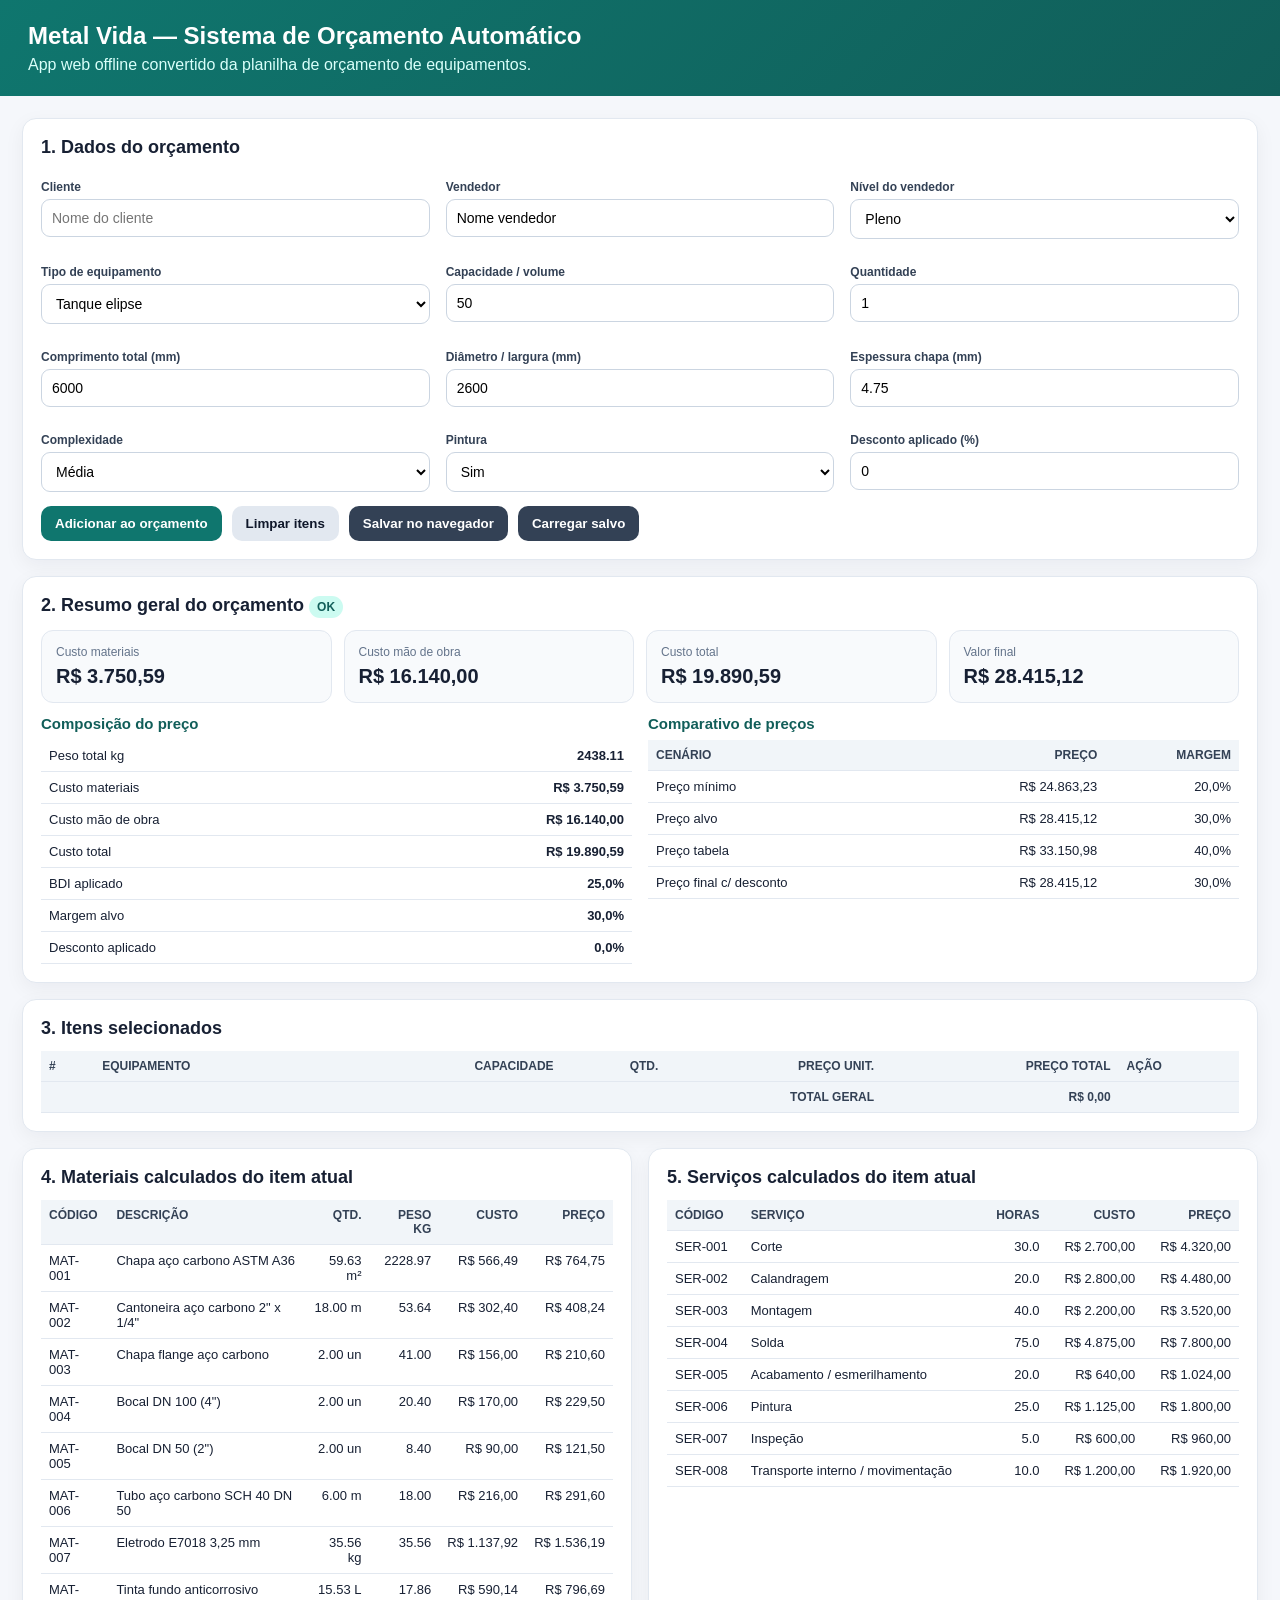
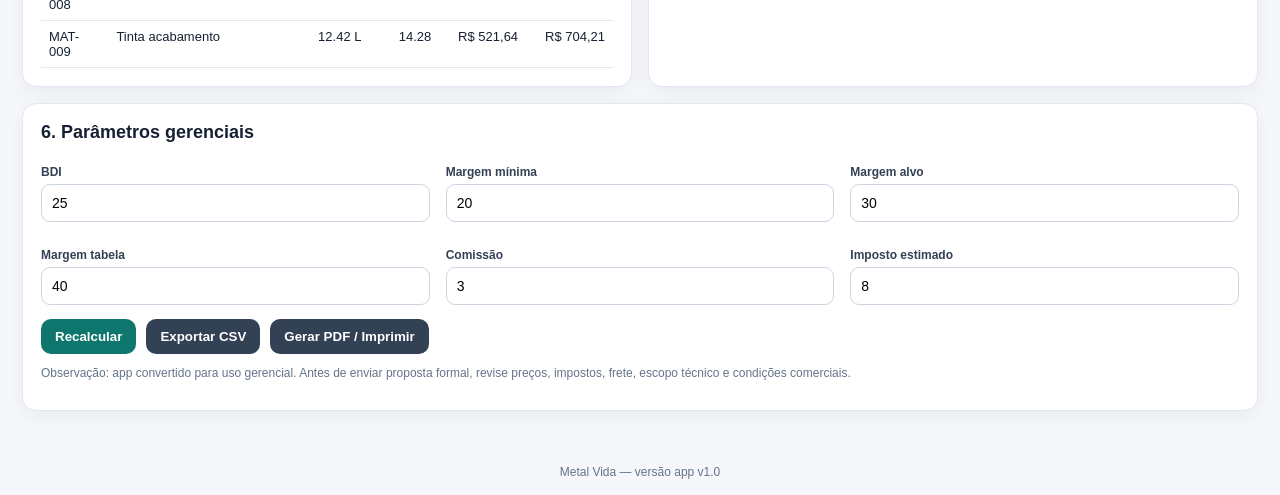
==== orcamento/index.html @ d6d1208b "Publica sistema de orçamento automático Metal Vida em /orcamento" ====
<!doctype html>
<html lang="pt-BR">
<head>
<meta charset="utf-8">
<meta name="viewport" content="width=device-width,initial-scale=1">
<title>Metal Vida | Sistema de Orçamento Automático</title>
<style>
:root{--bg:#f5f7fb;--card:#fff;--ink:#172033;--muted:#64748b;--brand:#0f766e;--brand2:#115e59;--line:#e2e8f0;--danger:#b91c1c;--ok:#15803d;--warn:#a16207}*{box-sizing:border-box}body{margin:0;background:var(--bg);font-family:Arial,Helvetica,sans-serif;color:var(--ink)}header{background:linear-gradient(135deg,var(--brand),var(--brand2));color:white;padding:22px 28px}header h1{margin:0;font-size:24px}header p{margin:6px 0 0;color:#d9fffa}main{max-width:1280px;margin:0 auto;padding:22px}.grid{display:grid;grid-template-columns:1fr 1fr;gap:16px}.grid3{display:grid;grid-template-columns:repeat(3,1fr);gap:16px}.card{background:var(--card);border:1px solid var(--line);border-radius:14px;padding:18px;box-shadow:0 6px 20px rgba(15,23,42,.05);margin-bottom:16px}.card h2{font-size:18px;margin:0 0 12px}.card h3{font-size:15px;margin:12px 0 8px;color:var(--brand2)}label{display:block;font-size:12px;font-weight:700;color:#334155;margin:10px 0 5px}input,select,textarea{width:100%;padding:10px;border:1px solid #cbd5e1;border-radius:9px;background:white;font-size:14px}input:focus,select:focus,textarea:focus{outline:2px solid #99f6e4;border-color:var(--brand)}table{width:100%;border-collapse:collapse;font-size:13px}th,td{border-bottom:1px solid var(--line);padding:8px;text-align:left;vertical-align:top}th{background:#f1f5f9;color:#334155;font-size:12px;text-transform:uppercase}.right{text-align:right}.muted{color:var(--muted)}.kpis{display:grid;grid-template-columns:repeat(4,1fr);gap:12px}.kpi{background:#f8fafc;border:1px solid var(--line);border-radius:12px;padding:14px}.kpi span{display:block;color:var(--muted);font-size:12px}.kpi strong{display:block;font-size:20px;margin-top:6px}.ok{color:var(--ok)}.warn{color:var(--warn)}.danger{color:var(--danger)}.actions{display:flex;flex-wrap:wrap;gap:10px;margin-top:14px}button{border:0;border-radius:10px;padding:10px 14px;font-weight:700;cursor:pointer;background:var(--brand);color:white}button.secondary{background:#334155}button.light{background:#e2e8f0;color:#0f172a}button.danger{background:#dc2626}.pill{display:inline-block;padding:4px 8px;border-radius:999px;background:#ccfbf1;color:#115e59;font-size:12px;font-weight:700}.small{font-size:12px}footer{padding:16px 22px;color:var(--muted);font-size:12px;text-align:center}@media(max-width:900px){.grid,.grid3,.kpis{grid-template-columns:1fr}main{padding:12px}header{padding:18px}}@media print{body{background:white}.hide-print,button{display:none!important}.card{box-shadow:none;break-inside:avoid}main{max-width:100%;padding:0}header{background:white;color:#111;border-bottom:2px solid #111}.grid,.grid3{grid-template-columns:1fr 1fr}.kpis{grid-template-columns:repeat(4,1fr)}}
</style>
</head>
<body>
<header><h1>Metal Vida — Sistema de Orçamento Automático</h1><p>App web offline convertido da planilha de orçamento de equipamentos.</p></header>
<main>
<section class="card hide-print"><h2>1. Dados do orçamento</h2><div class="grid3"><div><label>Cliente</label><input id="cliente" placeholder="Nome do cliente"></div><div><label>Vendedor</label><input id="vendedor" value="Nome vendedor"></div><div><label>Nível do vendedor</label><select id="nivel"><option>Júnior</option><option selected>Pleno</option><option>Sênior</option><option>Gestor</option></select></div><div><label>Tipo de equipamento</label><select id="equipamento"></select></div><div><label>Capacidade / volume</label><input id="capacidade" type="number" value="50" min="0" step="0.01"></div><div><label>Quantidade</label><input id="quantidade" type="number" value="1" min="1" step="1"></div><div><label>Comprimento total (mm)</label><input id="comprimento" type="number" value="6000"></div><div><label>Diâmetro / largura (mm)</label><input id="diametro" type="number" value="2600"></div><div><label>Espessura chapa (mm)</label><input id="espessura" type="number" value="4.75" step="0.01"></div><div><label>Complexidade</label><select id="complexidade"><option value="0.9">Baixa</option><option value="1" selected>Média</option><option value="1.2">Alta</option><option value="1.45">Especial</option></select></div><div><label>Pintura</label><select id="pintura"><option selected>Sim</option><option>Não</option></select></div><div><label>Desconto aplicado (%)</label><input id="desconto" type="number" value="0" min="0" step="0.01"></div></div><div class="actions"><button onclick="adicionarItem()">Adicionar ao orçamento</button><button class="light" onclick="limparItens()">Limpar itens</button><button class="secondary" onclick="salvarLocal()">Salvar no navegador</button><button class="secondary" onclick="carregarLocal()">Carregar salvo</button></div></section>
<section class="card"><h2>2. Resumo geral do orçamento <span id="status" class="pill">OK</span></h2><div class="kpis"><div class="kpi"><span>Custo materiais</span><strong id="kMat">R$ 0,00</strong></div><div class="kpi"><span>Custo mão de obra</span><strong id="kMao">R$ 0,00</strong></div><div class="kpi"><span>Custo total</span><strong id="kCusto">R$ 0,00</strong></div><div class="kpi"><span>Valor final</span><strong id="kFinal">R$ 0,00</strong></div></div><div class="grid"><div><h3>Composição do preço</h3><table><tbody id="comp"></tbody></table></div><div><h3>Comparativo de preços</h3><table><thead><tr><th>Cenário</th><th class="right">Preço</th><th class="right">Margem</th></tr></thead><tbody id="comparativo"></tbody></table></div></div></section>
<section class="card"><h2>3. Itens selecionados</h2><table><thead><tr><th>#</th><th>Equipamento</th><th class="right">Capacidade</th><th class="right">Qtd.</th><th class="right">Preço unit.</th><th class="right">Preço total</th><th class="hide-print">Ação</th></tr></thead><tbody id="itens"></tbody><tfoot><tr><th colspan="5" class="right">TOTAL GERAL</th><th class="right" id="totalGeral">R$ 0,00</th><th class="hide-print"></th></tr></tfoot></table></section>
<section class="grid"><div class="card"><h2>4. Materiais calculados do item atual</h2><table><thead><tr><th>Código</th><th>Descrição</th><th class="right">Qtd.</th><th class="right">Peso kg</th><th class="right">Custo</th><th class="right">Preço</th></tr></thead><tbody id="materiais"></tbody></table></div><div class="card"><h2>5. Serviços calculados do item atual</h2><table><thead><tr><th>Código</th><th>Serviço</th><th class="right">Horas</th><th class="right">Custo</th><th class="right">Preço</th></tr></thead><tbody id="servicos"></tbody></table></div></section>
<section class="card hide-print"><h2>6. Parâmetros gerenciais</h2><div class="grid3"><div><label>BDI</label><input id="bdi" type="number" value="25" step="0.01"></div><div><label>Margem mínima</label><input id="mMin" type="number" value="20" step="0.01"></div><div><label>Margem alvo</label><input id="mAlvo" type="number" value="30" step="0.01"></div><div><label>Margem tabela</label><input id="mTabela" type="number" value="40" step="0.01"></div><div><label>Comissão</label><input id="comissao" type="number" value="3" step="0.01"></div><div><label>Imposto estimado</label><input id="imposto" type="number" value="8" step="0.01"></div></div><div class="actions"><button onclick="recalcular()">Recalcular</button><button class="secondary" onclick="exportarCSV()">Exportar CSV</button><button class="secondary" onclick="window.print()">Gerar PDF / Imprimir</button></div><p class="small muted">Observação: app convertido para uso gerencial. Antes de enviar proposta formal, revise preços, impostos, frete, escopo técnico e condições comerciais.</p></section>
</main><footer>Metal Vida — versão app v1.0</footer>
<script>
const BRL=new Intl.NumberFormat('pt-BR',{style:'currency',currency:'BRL'}),pct=v=>(v*100).toFixed(1).replace('.',',')+'%',n=id=>Number(document.getElementById(id).value||0);const equipment={'Tanque elipse':{base:48679.6},'Tanque tubular':{base:33245},'Reservatório tipo taça':{base:79850},'Outro tubular':{base:24480},'Caçamba':{base:12750},'Estrutura metálica':{base:65500},'Outros':{base:0}};const materiaisBase=[['MAT-001','Chapa aço carbono ASTM A36','m²',59.63,37.38,9.50,'Material base'],['MAT-002','Cantoneira aço carbono 2" x 1/4"','m',18,2.98,16.80,'Reforço'],['MAT-003','Chapa flange aço carbono','un',2,20.5,78,'Flanges'],['MAT-004','Bocal DN 100 (4")','un',2,10.2,85,'Bocais'],['MAT-005','Bocal DN 50 (2")','un',2,4.2,45,'Bocais'],['MAT-006','Tubo aço carbono SCH 40 DN 50','m',6,3,36,'Tubulação'],['MAT-007','Eletrodo E7018 3,25 mm','kg',35.56,1,32,'Solda'],['MAT-008','Tinta fundo anticorrosivo','L',15.53,1.15,38,'Pintura'],['MAT-009','Tinta acabamento','L',12.42,1.15,42,'Pintura']];const servicosBase=[['SER-001','Corte',6,90,144],['SER-002','Calandragem',4,140,224],['SER-003','Montagem',8,55,88],['SER-004','Solda',15,65,104],['SER-005','Acabamento / esmerilhamento',4,32,51.2],['SER-006','Pintura',5,45,72],['SER-007','Inspeção',1,120,192],['SER-008','Transporte interno / movimentação',2,120,192]];let itens=[];function money(v){return BRL.format(isFinite(v)?v:0)}function percInput(id){return n(id)/100}function currentCalc(){const cap=Math.max(n('capacidade'),0),fator=Number(document.getElementById('complexidade').value),qtd=Math.max(n('quantidade'),1),pintura=document.getElementById('pintura').value==='Sim',esc=cap/50*fator,bdi=percInput('bdi'),mMin=percInput('mMin'),mAlvo=percInput('mAlvo'),mTabela=percInput('mTabela'),desc=n('desconto')/100;mats=materiaisBase.filter(m=>pintura||!String(m[6]).includes('Pintura')).map(m=>{const q=m[3]*esc,peso=q*m[4],custo=q*m[5],preco=custo*(1+bdi+.10);return{cod:m[0],desc:m[1],un:m[2],qtd:q,peso,custo,preco}});const serv=servicosBase.map(s=>{const horas=Math.max(1,s[2]*cap/10*fator),custo=horas*s[3],preco=horas*s[4];return{cod:s[0],desc:s[1],horas,custo,preco}}),pesoTotal=mats.reduce((s,m)=>s+m.peso,0),custoMat=mats.reduce((s,m)=>s+m.custo,0),custoMao=serv.reduce((s,x)=>s+x.custo,0),custo=custoMat+custoMao,minimo=custo*(1+bdi),alvo=custo/(1-mAlvo),tabela=custo/(1-mTabela),final=alvo*(1-desc),unit=final,total=unit*qtd;return{mats,serv,pesoTotal,custoMat,custoMao,custo,minimo,alvo,tabela,final,unit,total,mMin,mAlvo,mTabela,bdi,desc,qtd,cap}}function recalcular(){const c=currentCalc();kMat.textContent=money(c.custoMat);kMao.textContent=money(c.custoMao);kCusto.textContent=money(c.custo);kFinal.textContent=money(c.final);status.textContent=c.desc>descontoMaximo()?'DESCONTO ACIMA DA ALÇADA':'OK';status.className='pill '+(c.desc>descontoMaximo()?'danger':'');comp.innerHTML=[['Peso total kg',c.pesoTotal.toFixed(2)],['Custo materiais',money(c.custoMat)],['Custo mão de obra',money(c.custoMao)],['Custo total',money(c.custo)],['BDI aplicado',pct(c.bdi)],['Margem alvo',pct(c.mAlvo)],['Desconto aplicado',pct(c.desc)]].map(r=>`<tr><td>${r[0]}</td><td class="right"><b>${r[1]}</b></td></tr>`).join('');comparativo.innerHTML=[['Preço mínimo',c.minimo,c.mMin],['Preço alvo',c.alvo,c.mAlvo],['Preço tabela',c.tabela,c.mTabela],['Preço final c/ desconto',c.final,c.mAlvo-c.desc]].map(r=>`<tr><td>${r[0]}</td><td class="right">${money(r[1])}</td><td class="right">${pct(r[2])}</td></tr>`).join('');materiais.innerHTML=c.mats.map(m=>`<tr><td>${m.cod}</td><td>${m.desc}</td><td class="right">${m.qtd.toFixed(2)} ${m.un}</td><td class="right">${m.peso.toFixed(2)}</td><td class="right">${money(m.custo)}</td><td class="right">${money(m.preco)}</td></tr>`).join('');servicos.innerHTML=c.serv.map(s=>`<tr><td>${s.cod}</td><td>${s.desc}</td><td class="right">${s.horas.toFixed(1)}</td><td class="right">${money(s.custo)}</td><td class="right">${money(s.preco)}</td></tr>`).join('');renderItens()}function descontoMaximo(){return{'Júnior':.03,'Pleno':.05,'Sênior':.07,'Gestor':.15}[nivel.value]||0}function adicionarItem(){const c=currentCalc(),e=equipamento.value;itens.push({equipamento:e,capacidade:c.cap,qtd:c.qtd,unit:c.unit,total:c.total});renderItens();salvarLocal(false)}function renderItens(){document.getElementById('itens').innerHTML=itens.map((it,i)=>`<tr><td>${i+1}</td><td>${it.equipamento}</td><td class="right">${it.capacidade}</td><td class="right">${it.qtd}</td><td class="right">${money(it.unit)}</td><td class="right">${money(it.total)}</td><td class="hide-print"><button class="danger" onclick="removerItem(${i})">Excluir</button></td></tr>`).join('');totalGeral.textContent=money(itens.reduce((s,i)=>s+i.total,0))}function removerItem(i){itens.splice(i,1);renderItens();salvarLocal(false)}function limparItens(){itens=[];renderItens();salvarLocal(false)}function salvarLocal(alertar=true){const data={itens,inputs:Object.fromEntries([...document.querySelectorAll('input,select,textarea')].map(e=>[e.id,e.value]))};localStorage.setItem('metalvida_orcamento',JSON.stringify(data));if(alertar)alert('Orçamento salvo no navegador.')}function carregarLocal(){const raw=localStorage.getItem('metalvida_orcamento');if(!raw)return alert('Nenhum orçamento salvo.');const d=JSON.parse(raw);itens=d.itens||[];Object.entries(d.inputs||{}).forEach(([k,v])=>{const el=document.getElementById(k);if(el)el.value=v});recalcular()}function exportarCSV(){let rows=[['Item','Equipamento','Capacidade','Qtd','Preço unitário','Preço total'],...itens.map((i,idx)=>[idx+1,i.equipamento,i.capacidade,i.qtd,i.unit,i.total])];const csv=rows.map(r=>r.map(x=>'"'+String(x).replaceAll('"','""')+'"').join(';')).join('\n'),blob=new Blob([csv],{type:'text/csv;charset=utf-8'}),a=document.createElement('a');a.href=URL.createObjectURL(blob);a.download='orcamento_metal_vida.csv';a.click()}function init(){Object.keys(equipment).forEach(k=>equipamento.add(new Option(k,k)));document.querySelectorAll('input,select').forEach(e=>e.addEventListener('input',recalcular));recalcular()}init();
</script>
</body>
</html>
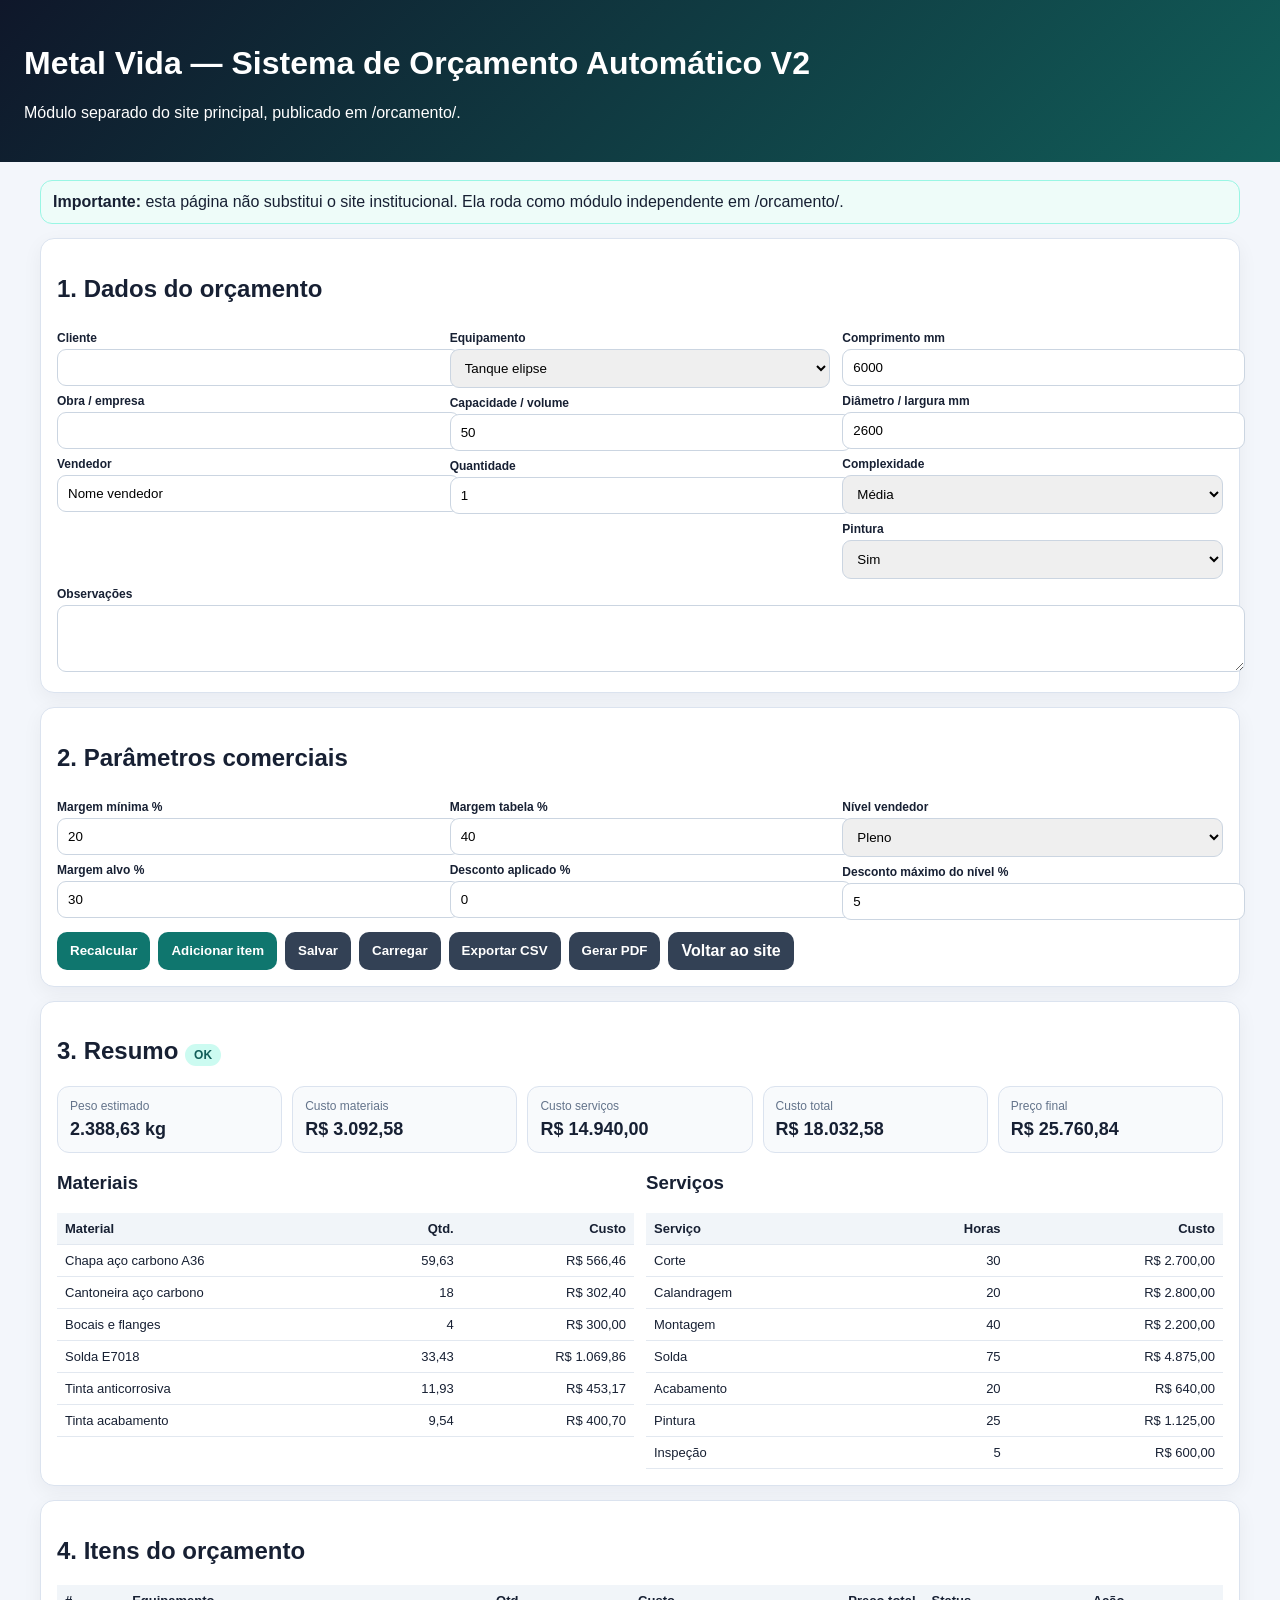
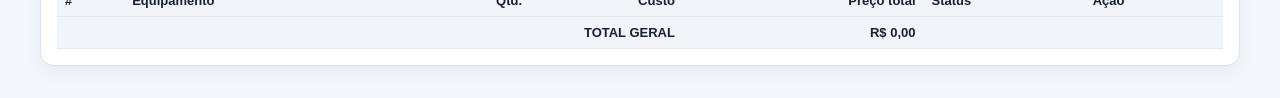
==== commit 8f3304e4: "Atualiza modulo de orcamento Metal Vida V2" ====
--- a/orcamento/index.html
+++ b/orcamento/index.html
@@ -3,22 +3,25 @@
 <head>
 <meta charset="utf-8">
 <meta name="viewport" content="width=device-width,initial-scale=1">
-<title>Metal Vida | Sistema de Orçamento Automático</title>
+<title>Metal Vida | Orçamento V2</title>
 <style>
-:root{--bg:#f5f7fb;--card:#fff;--ink:#172033;--muted:#64748b;--brand:#0f766e;--brand2:#115e59;--line:#e2e8f0;--danger:#b91c1c;--ok:#15803d;--warn:#a16207}*{box-sizing:border-box}body{margin:0;background:var(--bg);font-family:Arial,Helvetica,sans-serif;color:var(--ink)}header{background:linear-gradient(135deg,var(--brand),var(--brand2));color:white;padding:22px 28px}header h1{margin:0;font-size:24px}header p{margin:6px 0 0;color:#d9fffa}main{max-width:1280px;margin:0 auto;padding:22px}.grid{display:grid;grid-template-columns:1fr 1fr;gap:16px}.grid3{display:grid;grid-template-columns:repeat(3,1fr);gap:16px}.card{background:var(--card);border:1px solid var(--line);border-radius:14px;padding:18px;box-shadow:0 6px 20px rgba(15,23,42,.05);margin-bottom:16px}.card h2{font-size:18px;margin:0 0 12px}.card h3{font-size:15px;margin:12px 0 8px;color:var(--brand2)}label{display:block;font-size:12px;font-weight:700;color:#334155;margin:10px 0 5px}input,select,textarea{width:100%;padding:10px;border:1px solid #cbd5e1;border-radius:9px;background:white;font-size:14px}input:focus,select:focus,textarea:focus{outline:2px solid #99f6e4;border-color:var(--brand)}table{width:100%;border-collapse:collapse;font-size:13px}th,td{border-bottom:1px solid var(--line);padding:8px;text-align:left;vertical-align:top}th{background:#f1f5f9;color:#334155;font-size:12px;text-transform:uppercase}.right{text-align:right}.muted{color:var(--muted)}.kpis{display:grid;grid-template-columns:repeat(4,1fr);gap:12px}.kpi{background:#f8fafc;border:1px solid var(--line);border-radius:12px;padding:14px}.kpi span{display:block;color:var(--muted);font-size:12px}.kpi strong{display:block;font-size:20px;margin-top:6px}.ok{color:var(--ok)}.warn{color:var(--warn)}.danger{color:var(--danger)}.actions{display:flex;flex-wrap:wrap;gap:10px;margin-top:14px}button{border:0;border-radius:10px;padding:10px 14px;font-weight:700;cursor:pointer;background:var(--brand);color:white}button.secondary{background:#334155}button.light{background:#e2e8f0;color:#0f172a}button.danger{background:#dc2626}.pill{display:inline-block;padding:4px 8px;border-radius:999px;background:#ccfbf1;color:#115e59;font-size:12px;font-weight:700}.small{font-size:12px}footer{padding:16px 22px;color:var(--muted);font-size:12px;text-align:center}@media(max-width:900px){.grid,.grid3,.kpis{grid-template-columns:1fr}main{padding:12px}header{padding:18px}}@media print{body{background:white}.hide-print,button{display:none!important}.card{box-shadow:none;break-inside:avoid}main{max-width:100%;padding:0}header{background:white;color:#111;border-bottom:2px solid #111}.grid,.grid3{grid-template-columns:1fr 1fr}.kpis{grid-template-columns:repeat(4,1fr)}}
+body{margin:0;background:#f3f6fb;font-family:Arial,Helvetica,sans-serif;color:#172033}header{background:linear-gradient(135deg,#0f172a,#115e59);color:white;padding:24px}main{max-width:1200px;margin:auto;padding:18px}.card{background:white;border:1px solid #dbe3ef;border-radius:14px;padding:16px;margin-bottom:14px;box-shadow:0 6px 20px rgba(15,23,42,.05)}.grid{display:grid;grid-template-columns:repeat(3,1fr);gap:12px}.grid2{display:grid;grid-template-columns:1fr 1fr;gap:12px}.kpis{display:grid;grid-template-columns:repeat(5,1fr);gap:10px}.kpi{background:#f8fafc;border:1px solid #dbe3ef;border-radius:12px;padding:12px}.kpi span{display:block;color:#64748b;font-size:12px}.kpi strong{display:block;font-size:18px;margin-top:6px}label{display:block;font-size:12px;font-weight:bold;margin:8px 0 4px}input,select,textarea{width:100%;padding:10px;border:1px solid #cbd5e1;border-radius:9px}table{width:100%;border-collapse:collapse;font-size:13px}th,td{border-bottom:1px solid #e2e8f0;padding:8px;text-align:left}th{background:#f1f5f9}.right{text-align:right}button,a.btn{border:0;border-radius:10px;padding:10px 13px;background:#0f766e;color:white;font-weight:bold;text-decoration:none;cursor:pointer;display:inline-block}button.secondary,a.secondary{background:#334155}button.danger{background:#dc2626}.actions{display:flex;gap:8px;flex-wrap:wrap;margin-top:12px}.pill{display:inline-block;padding:4px 9px;border-radius:999px;background:#ccfbf1;color:#115e59;font-size:12px;font-weight:bold}.warn{background:#fef3c7;color:#92400e}.notice{background:#eefcf9;border:1px solid #99f6e4;border-radius:12px;padding:12px;margin-bottom:14px}@media(max-width:900px){.grid,.grid2,.kpis{grid-template-columns:1fr}}@media print{button,.actions,.notice{display:none}.card{box-shadow:none}header{background:white;color:#111;border-bottom:2px solid #111}}
 </style>
 </head>
 <body>
-<header><h1>Metal Vida — Sistema de Orçamento Automático</h1><p>App web offline convertido da planilha de orçamento de equipamentos.</p></header>
+<header><h1>Metal Vida — Sistema de Orçamento Automático V2</h1><p>Módulo separado do site principal, publicado em /orcamento/.</p></header>
 <main>
-<section class="card hide-print"><h2>1. Dados do orçamento</h2><div class="grid3"><div><label>Cliente</label><input id="cliente" placeholder="Nome do cliente"></div><div><label>Vendedor</label><input id="vendedor" value="Nome vendedor"></div><div><label>Nível do vendedor</label><select id="nivel"><option>Júnior</option><option selected>Pleno</option><option>Sênior</option><option>Gestor</option></select></div><div><label>Tipo de equipamento</label><select id="equipamento"></select></div><div><label>Capacidade / volume</label><input id="capacidade" type="number" value="50" min="0" step="0.01"></div><div><label>Quantidade</label><input id="quantidade" type="number" value="1" min="1" step="1"></div><div><label>Comprimento total (mm)</label><input id="comprimento" type="number" value="6000"></div><div><label>Diâmetro / largura (mm)</label><input id="diametro" type="number" value="2600"></div><div><label>Espessura chapa (mm)</label><input id="espessura" type="number" value="4.75" step="0.01"></div><div><label>Complexidade</label><select id="complexidade"><option value="0.9">Baixa</option><option value="1" selected>Média</option><option value="1.2">Alta</option><option value="1.45">Especial</option></select></div><div><label>Pintura</label><select id="pintura"><option selected>Sim</option><option>Não</option></select></div><div><label>Desconto aplicado (%)</label><input id="desconto" type="number" value="0" min="0" step="0.01"></div></div><div class="actions"><button onclick="adicionarItem()">Adicionar ao orçamento</button><button class="light" onclick="limparItens()">Limpar itens</button><button class="secondary" onclick="salvarLocal()">Salvar no navegador</button><button class="secondary" onclick="carregarLocal()">Carregar salvo</button></div></section>
-<section class="card"><h2>2. Resumo geral do orçamento <span id="status" class="pill">OK</span></h2><div class="kpis"><div class="kpi"><span>Custo materiais</span><strong id="kMat">R$ 0,00</strong></div><div class="kpi"><span>Custo mão de obra</span><strong id="kMao">R$ 0,00</strong></div><div class="kpi"><span>Custo total</span><strong id="kCusto">R$ 0,00</strong></div><div class="kpi"><span>Valor final</span><strong id="kFinal">R$ 0,00</strong></div></div><div class="grid"><div><h3>Composição do preço</h3><table><tbody id="comp"></tbody></table></div><div><h3>Comparativo de preços</h3><table><thead><tr><th>Cenário</th><th class="right">Preço</th><th class="right">Margem</th></tr></thead><tbody id="comparativo"></tbody></table></div></div></section>
-<section class="card"><h2>3. Itens selecionados</h2><table><thead><tr><th>#</th><th>Equipamento</th><th class="right">Capacidade</th><th class="right">Qtd.</th><th class="right">Preço unit.</th><th class="right">Preço total</th><th class="hide-print">Ação</th></tr></thead><tbody id="itens"></tbody><tfoot><tr><th colspan="5" class="right">TOTAL GERAL</th><th class="right" id="totalGeral">R$ 0,00</th><th class="hide-print"></th></tr></tfoot></table></section>
-<section class="grid"><div class="card"><h2>4. Materiais calculados do item atual</h2><table><thead><tr><th>Código</th><th>Descrição</th><th class="right">Qtd.</th><th class="right">Peso kg</th><th class="right">Custo</th><th class="right">Preço</th></tr></thead><tbody id="materiais"></tbody></table></div><div class="card"><h2>5. Serviços calculados do item atual</h2><table><thead><tr><th>Código</th><th>Serviço</th><th class="right">Horas</th><th class="right">Custo</th><th class="right">Preço</th></tr></thead><tbody id="servicos"></tbody></table></div></section>
-<section class="card hide-print"><h2>6. Parâmetros gerenciais</h2><div class="grid3"><div><label>BDI</label><input id="bdi" type="number" value="25" step="0.01"></div><div><label>Margem mínima</label><input id="mMin" type="number" value="20" step="0.01"></div><div><label>Margem alvo</label><input id="mAlvo" type="number" value="30" step="0.01"></div><div><label>Margem tabela</label><input id="mTabela" type="number" value="40" step="0.01"></div><div><label>Comissão</label><input id="comissao" type="number" value="3" step="0.01"></div><div><label>Imposto estimado</label><input id="imposto" type="number" value="8" step="0.01"></div></div><div class="actions"><button onclick="recalcular()">Recalcular</button><button class="secondary" onclick="exportarCSV()">Exportar CSV</button><button class="secondary" onclick="window.print()">Gerar PDF / Imprimir</button></div><p class="small muted">Observação: app convertido para uso gerencial. Antes de enviar proposta formal, revise preços, impostos, frete, escopo técnico e condições comerciais.</p></section>
-</main><footer>Metal Vida — versão app v1.0</footer>
+<div class="notice"><b>Importante:</b> esta página não substitui o site institucional. Ela roda como módulo independente em /orcamento/.</div>
+<section class="card"><h2>1. Dados do orçamento</h2><div class="grid"><div><label>Cliente</label><input id="cliente"><label>Obra / empresa</label><input id="obra"><label>Vendedor</label><input id="vendedor" value="Nome vendedor"></div><div><label>Equipamento</label><select id="tipo"></select><label>Capacidade / volume</label><input id="capacidade" type="number" value="50"><label>Quantidade</label><input id="quantidade" type="number" value="1"></div><div><label>Comprimento mm</label><input id="comprimento" type="number" value="6000"><label>Diâmetro / largura mm</label><input id="diametro" type="number" value="2600"><label>Complexidade</label><select id="complexidade"><option>Baixa</option><option selected>Média</option><option>Alta</option><option>Especial</option></select><label>Pintura</label><select id="pintura"><option selected>Sim</option><option>Não</option></select></div></div><label>Observações</label><textarea id="obs" rows="3"></textarea></section>
+<section class="card"><h2>2. Parâmetros comerciais</h2><div class="grid"><div><label>Margem mínima %</label><input id="mMin" type="number" value="20"><label>Margem alvo %</label><input id="mAlvo" type="number" value="30"></div><div><label>Margem tabela %</label><input id="mTabela" type="number" value="40"><label>Desconto aplicado %</label><input id="desconto" type="number" value="0"></div><div><label>Nível vendedor</label><select id="nivel"><option>Júnior</option><option selected>Pleno</option><option>Sênior</option><option>Gestor</option></select><label>Desconto máximo do nível %</label><input id="descNivel" type="number" value="5"></div></div><div class="actions"><button onclick="recalcular()">Recalcular</button><button onclick="adicionarItem()">Adicionar item</button><button class="secondary" onclick="salvar()">Salvar</button><button class="secondary" onclick="carregar()">Carregar</button><button class="secondary" onclick="exportarCSV()">Exportar CSV</button><button class="secondary" onclick="window.print()">Gerar PDF</button><a class="btn secondary" href="/">Voltar ao site</a></div></section>
+<section class="card"><h2>3. Resumo <span id="status" class="pill">OK</span></h2><div class="kpis"><div class="kpi"><span>Peso estimado</span><strong id="peso">0 kg</strong></div><div class="kpi"><span>Custo materiais</span><strong id="cMat">R$ 0,00</strong></div><div class="kpi"><span>Custo serviços</span><strong id="cServ">R$ 0,00</strong></div><div class="kpi"><span>Custo total</span><strong id="cTotal">R$ 0,00</strong></div><div class="kpi"><span>Preço final</span><strong id="preco">R$ 0,00</strong></div></div><div class="grid2"><div><h3>Materiais</h3><table><thead><tr><th>Material</th><th class="right">Qtd.</th><th class="right">Custo</th></tr></thead><tbody id="materiais"></tbody></table></div><div><h3>Serviços</h3><table><thead><tr><th>Serviço</th><th class="right">Horas</th><th class="right">Custo</th></tr></thead><tbody id="servicos"></tbody></table></div></div></section>
+<section class="card"><h2>4. Itens do orçamento</h2><table><thead><tr><th>#</th><th>Equipamento</th><th class="right">Qtd.</th><th class="right">Custo</th><th class="right">Preço total</th><th>Status</th><th>Ação</th></tr></thead><tbody id="itens"></tbody><tfoot><tr><th colspan="4" class="right">TOTAL GERAL</th><th class="right" id="total">R$ 0,00</th><th></th><th></th></tr></tfoot></table></section>
+</main>
 <script>
-const BRL=new Intl.NumberFormat('pt-BR',{style:'currency',currency:'BRL'}),pct=v=>(v*100).toFixed(1).replace('.',',')+'%',n=id=>Number(document.getElementById(id).value||0);const equipment={'Tanque elipse':{base:48679.6},'Tanque tubular':{base:33245},'Reservatório tipo taça':{base:79850},'Outro tubular':{base:24480},'Caçamba':{base:12750},'Estrutura metálica':{base:65500},'Outros':{base:0}};const materiaisBase=[['MAT-001','Chapa aço carbono ASTM A36','m²',59.63,37.38,9.50,'Material base'],['MAT-002','Cantoneira aço carbono 2" x 1/4"','m',18,2.98,16.80,'Reforço'],['MAT-003','Chapa flange aço carbono','un',2,20.5,78,'Flanges'],['MAT-004','Bocal DN 100 (4")','un',2,10.2,85,'Bocais'],['MAT-005','Bocal DN 50 (2")','un',2,4.2,45,'Bocais'],['MAT-006','Tubo aço carbono SCH 40 DN 50','m',6,3,36,'Tubulação'],['MAT-007','Eletrodo E7018 3,25 mm','kg',35.56,1,32,'Solda'],['MAT-008','Tinta fundo anticorrosivo','L',15.53,1.15,38,'Pintura'],['MAT-009','Tinta acabamento','L',12.42,1.15,42,'Pintura']];const servicosBase=[['SER-001','Corte',6,90,144],['SER-002','Calandragem',4,140,224],['SER-003','Montagem',8,55,88],['SER-004','Solda',15,65,104],['SER-005','Acabamento / esmerilhamento',4,32,51.2],['SER-006','Pintura',5,45,72],['SER-007','Inspeção',1,120,192],['SER-008','Transporte interno / movimentação',2,120,192]];let itens=[];function money(v){return BRL.format(isFinite(v)?v:0)}function percInput(id){return n(id)/100}function currentCalc(){const cap=Math.max(n('capacidade'),0),fator=Number(document.getElementById('complexidade').value),qtd=Math.max(n('quantidade'),1),pintura=document.getElementById('pintura').value==='Sim',esc=cap/50*fator,bdi=percInput('bdi'),mMin=percInput('mMin'),mAlvo=percInput('mAlvo'),mTabela=percInput('mTabela'),desc=n('desconto')/100;mats=materiaisBase.filter(m=>pintura||!String(m[6]).includes('Pintura')).map(m=>{const q=m[3]*esc,peso=q*m[4],custo=q*m[5],preco=custo*(1+bdi+.10);return{cod:m[0],desc:m[1],un:m[2],qtd:q,peso,custo,preco}});const serv=servicosBase.map(s=>{const horas=Math.max(1,s[2]*cap/10*fator),custo=horas*s[3],preco=horas*s[4];return{cod:s[0],desc:s[1],horas,custo,preco}}),pesoTotal=mats.reduce((s,m)=>s+m.peso,0),custoMat=mats.reduce((s,m)=>s+m.custo,0),custoMao=serv.reduce((s,x)=>s+x.custo,0),custo=custoMat+custoMao,minimo=custo*(1+bdi),alvo=custo/(1-mAlvo),tabela=custo/(1-mTabela),final=alvo*(1-desc),unit=final,total=unit*qtd;return{mats,serv,pesoTotal,custoMat,custoMao,custo,minimo,alvo,tabela,final,unit,total,mMin,mAlvo,mTabela,bdi,desc,qtd,cap}}function recalcular(){const c=currentCalc();kMat.textContent=money(c.custoMat);kMao.textContent=money(c.custoMao);kCusto.textContent=money(c.custo);kFinal.textContent=money(c.final);status.textContent=c.desc>descontoMaximo()?'DESCONTO ACIMA DA ALÇADA':'OK';status.className='pill '+(c.desc>descontoMaximo()?'danger':'');comp.innerHTML=[['Peso total kg',c.pesoTotal.toFixed(2)],['Custo materiais',money(c.custoMat)],['Custo mão de obra',money(c.custoMao)],['Custo total',money(c.custo)],['BDI aplicado',pct(c.bdi)],['Margem alvo',pct(c.mAlvo)],['Desconto aplicado',pct(c.desc)]].map(r=>`<tr><td>${r[0]}</td><td class="right"><b>${r[1]}</b></td></tr>`).join('');comparativo.innerHTML=[['Preço mínimo',c.minimo,c.mMin],['Preço alvo',c.alvo,c.mAlvo],['Preço tabela',c.tabela,c.mTabela],['Preço final c/ desconto',c.final,c.mAlvo-c.desc]].map(r=>`<tr><td>${r[0]}</td><td class="right">${money(r[1])}</td><td class="right">${pct(r[2])}</td></tr>`).join('');materiais.innerHTML=c.mats.map(m=>`<tr><td>${m.cod}</td><td>${m.desc}</td><td class="right">${m.qtd.toFixed(2)} ${m.un}</td><td class="right">${m.peso.toFixed(2)}</td><td class="right">${money(m.custo)}</td><td class="right">${money(m.preco)}</td></tr>`).join('');servicos.innerHTML=c.serv.map(s=>`<tr><td>${s.cod}</td><td>${s.desc}</td><td class="right">${s.horas.toFixed(1)}</td><td class="right">${money(s.custo)}</td><td class="right">${money(s.preco)}</td></tr>`).join('');renderItens()}function descontoMaximo(){return{'Júnior':.03,'Pleno':.05,'Sênior':.07,'Gestor':.15}[nivel.value]||0}function adicionarItem(){const c=currentCalc(),e=equipamento.value;itens.push({equipamento:e,capacidade:c.cap,qtd:c.qtd,unit:c.unit,total:c.total});renderItens();salvarLocal(false)}function renderItens(){document.getElementById('itens').innerHTML=itens.map((it,i)=>`<tr><td>${i+1}</td><td>${it.equipamento}</td><td class="right">${it.capacidade}</td><td class="right">${it.qtd}</td><td class="right">${money(it.unit)}</td><td class="right">${money(it.total)}</td><td class="hide-print"><button class="danger" onclick="removerItem(${i})">Excluir</button></td></tr>`).join('');totalGeral.textContent=money(itens.reduce((s,i)=>s+i.total,0))}function removerItem(i){itens.splice(i,1);renderItens();salvarLocal(false)}function limparItens(){itens=[];renderItens();salvarLocal(false)}function salvarLocal(alertar=true){const data={itens,inputs:Object.fromEntries([...document.querySelectorAll('input,select,textarea')].map(e=>[e.id,e.value]))};localStorage.setItem('metalvida_orcamento',JSON.stringify(data));if(alertar)alert('Orçamento salvo no navegador.')}function carregarLocal(){const raw=localStorage.getItem('metalvida_orcamento');if(!raw)return alert('Nenhum orçamento salvo.');const d=JSON.parse(raw);itens=d.itens||[];Object.entries(d.inputs||{}).forEach(([k,v])=>{const el=document.getElementById(k);if(el)el.value=v});recalcular()}function exportarCSV(){let rows=[['Item','Equipamento','Capacidade','Qtd','Preço unitário','Preço total'],...itens.map((i,idx)=>[idx+1,i.equipamento,i.capacidade,i.qtd,i.unit,i.total])];const csv=rows.map(r=>r.map(x=>'"'+String(x).replaceAll('"','""')+'"').join(';')).join('\n'),blob=new Blob([csv],{type:'text/csv;charset=utf-8'}),a=document.createElement('a');a.href=URL.createObjectURL(blob);a.download='orcamento_metal_vida.csv';a.click()}function init(){Object.keys(equipment).forEach(k=>equipamento.add(new Option(k,k)));document.querySelectorAll('input,select').forEach(e=>e.addEventListener('input',recalcular));recalcular()}init();
+const BRL=new Intl.NumberFormat('pt-BR',{style:'currency',currency:'BRL'});const equipamentos=['Tanque elipse','Tanque tubular','Reservatório tipo taça','Outro tubular','Caçamba','Estrutura metálica','Outros'];const matBase=[['Chapa aço carbono A36',37.38,9.5],['Cantoneira aço carbono',2.98,16.8],['Bocais e flanges',12,75],['Solda E7018',1,32],['Tinta anticorrosiva',1.15,38],['Tinta acabamento',1.15,42]];const servBase=[['Corte',6,90],['Calandragem',4,140],['Montagem',8,55],['Solda',15,65],['Acabamento',4,32],['Pintura',5,45],['Inspeção',1,120]];let itens=[];function el(id){return document.getElementById(id)}function n(id){return Number(el(id).value||0)}function moeda(v){return BRL.format(isFinite(v)?v:0)}function fmt(v){return Number(v||0).toLocaleString('pt-BR',{maximumFractionDigits:2})}function fator(){return {'Baixa':0.85,'Média':1,'Alta':1.25,'Especial':1.5}[el('complexidade').value]||1}function atualizaDesc(){el('descNivel').value={'Júnior':3,'Pleno':5,'Sênior':7,'Gestor':15}[el('nivel').value]||5}
+function calc(){let tipo=el('tipo').value,cap=n('capacidade'),qtd=Math.max(n('quantidade'),1),comp=n('comprimento')/1000,diam=n('diametro')/1000,pint=el('pintura').value==='Sim',f=fator();let area=tipo==='Caçamba'?cap*3:tipo==='Estrutura metálica'?cap*1.8:Math.PI*diam*comp+2*Math.PI*(diam/2)*(diam/2);let mats=matBase.map((m,i)=>{let q=0;if(i===0)q=area*qtd;if(i===1)q=(tipo==='Estrutura metálica'?cap*.8:comp*3)*qtd;if(i===2)q=4*qtd;if(i===3)q=(area*37.38*.015);if(i===4)q=pint?area*.20*qtd:0;if(i===5)q=pint?area*.16*qtd:0;return{nome:m[0],qtd:q,custo:q*m[2],peso:q*m[1]}});let serv=servBase.map((s,i)=>{let h=s[1]*(cap/10)*f;if(i===5&&!pint)h=0;return{nome:s[0],horas:h,custo:h*s[2]}});let cMat=mats.reduce((a,b)=>a+b.custo,0),cServ=serv.reduce((a,b)=>a+b.custo,0),peso=mats.reduce((a,b)=>a+b.peso,0),cTotal=cMat+cServ,mAlvo=n('mAlvo')/100,precoAlvo=cTotal/(1-mAlvo),preco=precoAlvo*(1-n('desconto')/100),minAceito=precoAlvo*(1-n('descNivel')/100),status=preco>=minAceito?'OK':'APROVAÇÃO';return{tipo,qtd,mats,serv,cMat,cServ,peso,cTotal,preco,total:preco,status}}
+function recalcular(){let c=calc();el('peso').textContent=fmt(c.peso)+' kg';el('cMat').textContent=moeda(c.cMat);el('cServ').textContent=moeda(c.cServ);el('cTotal').textContent=moeda(c.cTotal);el('preco').textContent=moeda(c.preco);el('status').textContent=c.status;el('status').className='pill '+(c.status==='OK'?'':'warn');el('materiais').innerHTML=c.mats.map(m=>'<tr><td>'+m.nome+'</td><td class="right">'+fmt(m.qtd)+'</td><td class="right">'+moeda(m.custo)+'</td></tr>').join('');el('servicos').innerHTML=c.serv.map(s=>'<tr><td>'+s.nome+'</td><td class="right">'+fmt(s.horas)+'</td><td class="right">'+moeda(s.custo)+'</td></tr>').join('');render()}
+function adicionarItem(){let c=calc();itens.push({tipo:c.tipo,qtd:c.qtd,custo:c.cTotal,total:c.total,status:c.status});render();salvar(false)}function render(){el('itens').innerHTML=itens.map((i,k)=>'<tr><td>'+(k+1)+'</td><td>'+i.tipo+'</td><td class="right">'+fmt(i.qtd)+'</td><td class="right">'+moeda(i.custo)+'</td><td class="right"><b>'+moeda(i.total)+'</b></td><td>'+i.status+'</td><td><button class="danger" onclick="remover('+k+')">Excluir</button></td></tr>').join('');el('total').textContent=moeda(itens.reduce((a,b)=>a+b.total,0))}function remover(i){itens.splice(i,1);render();salvar(false)}function salvar(aviso=true){let inputs={};document.querySelectorAll('input,select,textarea').forEach(x=>inputs[x.id]=x.value);localStorage.setItem('orcamento_metalvida_v2',JSON.stringify({inputs,itens}));if(aviso)alert('Salvo no navegador.')}function carregar(){let d=JSON.parse(localStorage.getItem('orcamento_metalvida_v2')||'{}');Object.entries(d.inputs||{}).forEach(([k,v])=>{if(el(k))el(k).value=v});itens=d.itens||[];recalcular()}function exportarCSV(){let rows=[['Item','Equipamento','Qtd','Custo','Preco','Status'],...itens.map((i,k)=>[k+1,i.tipo,i.qtd,i.custo,i.total,i.status])];let csv=rows.map(r=>r.join(';')).join('\n');let a=document.createElement('a');a.href=URL.createObjectURL(new Blob([csv],{type:'text/csv'}));a.download='orcamento_metal_vida_v2.csv';a.click()}function init(){equipamentos.forEach(e=>el('tipo').add(new Option(e,e)));document.querySelectorAll('input,select,textarea').forEach(x=>x.addEventListener('input',recalcular));el('nivel').addEventListener('change',function(){atualizaDesc();recalcular()});recalcular()}init();
 </script>
 </body>
-</html>
+</html>
